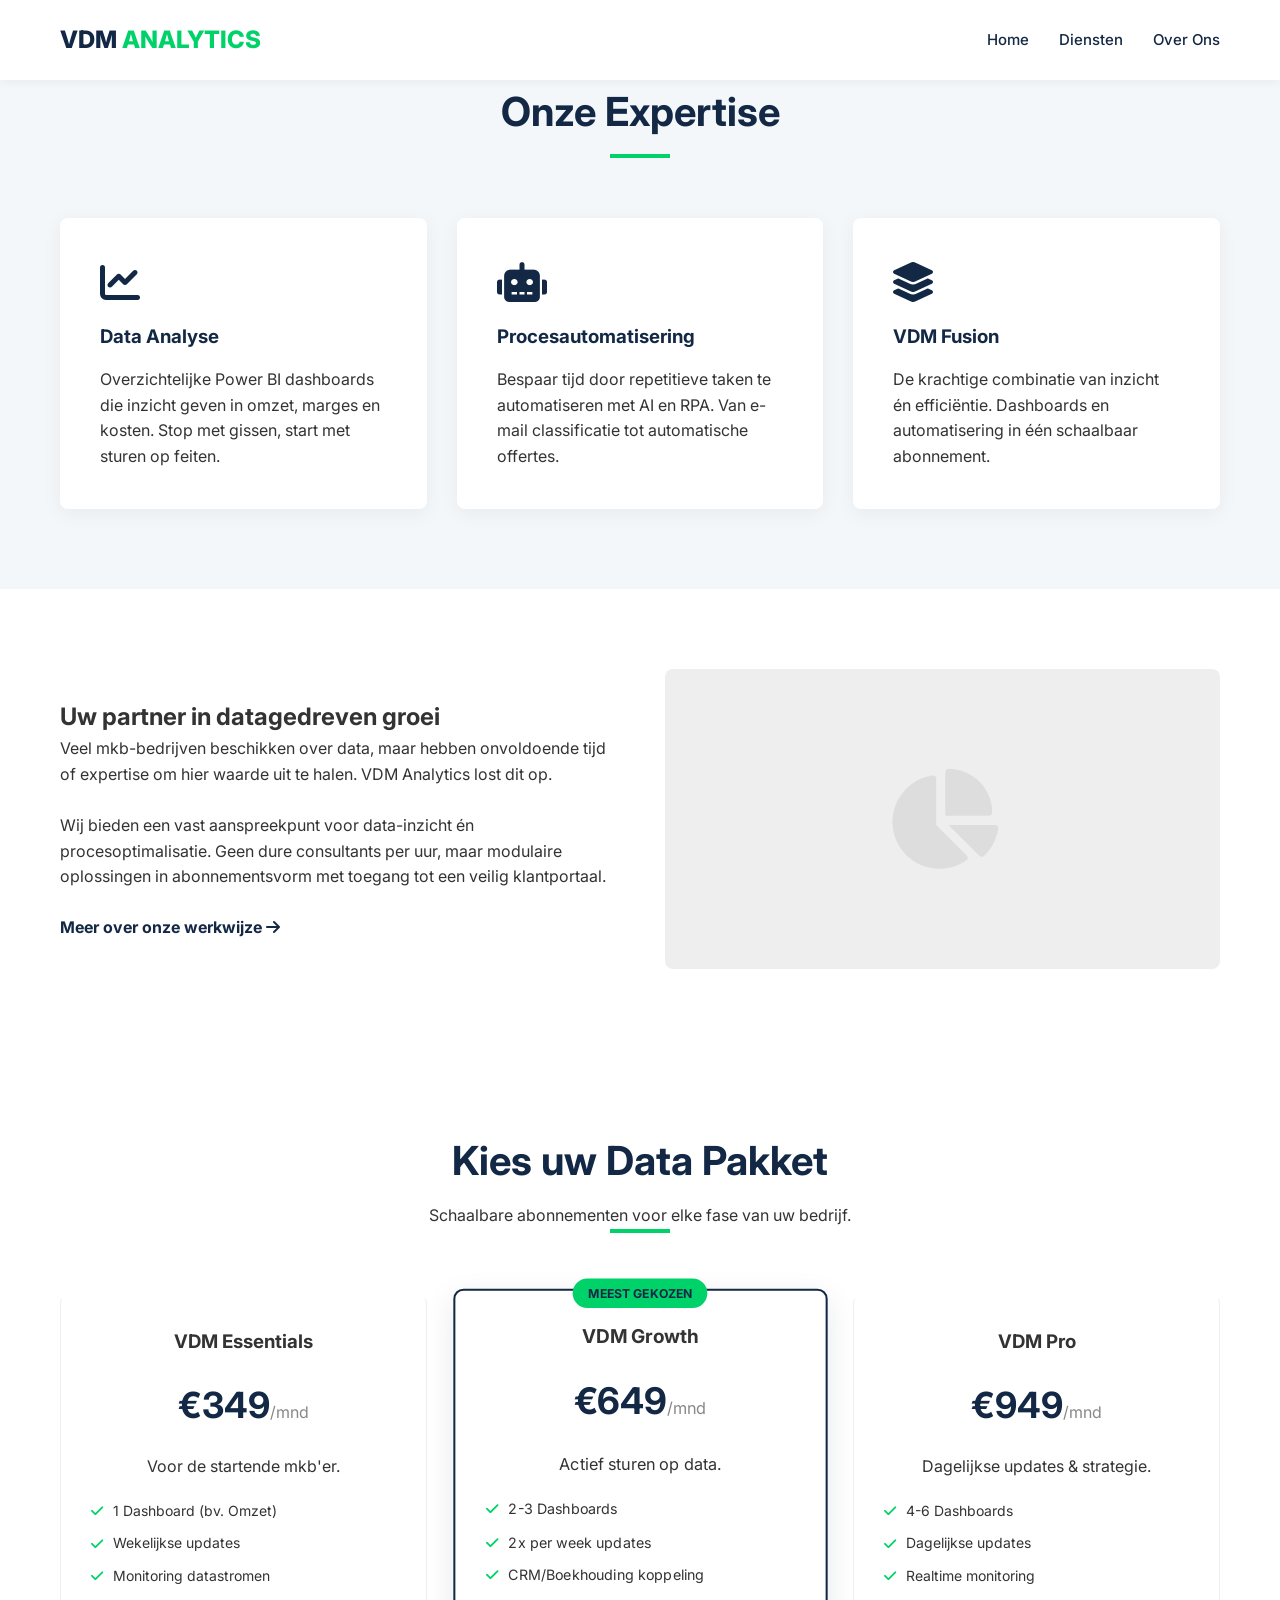
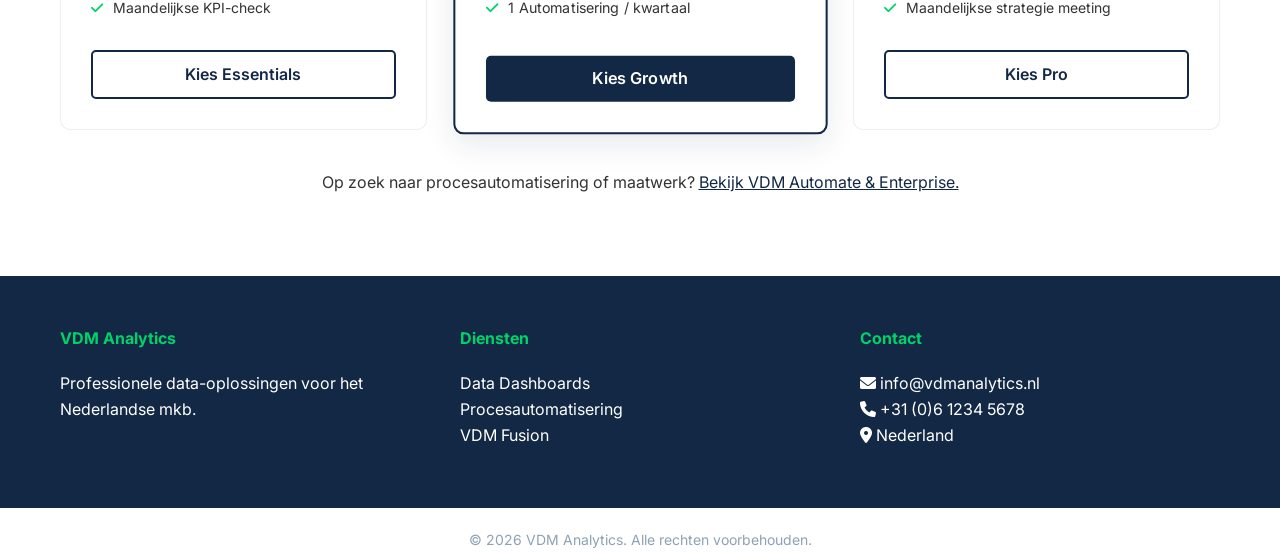
==== html/index.html @ 62de0578 "First small version of site" ====
<!DOCTYPE html>
<html lang="nl">
<head>
    <meta charset="UTF-8">
    <title>VDM Analytics | Home</title>
    <link href="https://fonts.googleapis.com/css2?family=Inter:wght@300;400;600;700&display=swap" rel="stylesheet">
    <link rel="stylesheet" href="https://cdnjs.cloudflare.com/ajax/libs/font-awesome/6.0.0/css/all.min.css">
    <link rel="stylesheet" href="../css/main.css">
</head>
<body>
    <header>
        <div class="container">
            <nav>
                <a href="index.html" class="logo">
                VDM<span>ANALYTICS</span>
                </a>
                <ul class="nav-links">
                    <li><a href="index.html">Home</a></li>
                    <li><a href="#diensten">Diensten</a></li>
                    <li><a href="over-ons.html">Over Ons</a></li>
                </ul>
                <div class="hamburger"><i class="fas fa-bars"></i></div>
            </nav>
        </div>
    </header>

    <main>
        <section id="diensten" class="services">
            <div class="container">
                <div class="section-header">
                    <h2>Onze Expertise</h2>
                    <div class="divider"></div>
                </div>
                <div class="grid-3">
                    <div class="card">
                        <i class="fas fa-chart-line"></i>
                        <h3>Data Analyse</h3>
                        <p>Overzichtelijke Power BI dashboards die inzicht geven in omzet, marges en kosten. Stop met gissen, start met sturen op feiten.</p>
                    </div>
                    <div class="card">
                        <i class="fas fa-robot"></i>
                        <h3>Procesautomatisering</h3>
                        <p>Bespaar tijd door repetitieve taken te automatiseren met AI en RPA. Van e-mail classificatie tot automatische offertes.</p>
                    </div>
                    <div class="card">
                        <i class="fas fa-layer-group"></i>
                        <h3>VDM Fusion</h3>
                        <p>De krachtige combinatie van inzicht én efficiëntie. Dashboards en automatisering in één schaalbaar abonnement.</p>
                    </div>
                </div>
            </div>
        </section>

        <section id="over-ons" class="about">
            <div class="container">
                <div class="about-content">
                    <div class="about-text">
                        <h2>Uw partner in datagedreven groei</h2>
                        <p>Veel mkb-bedrijven beschikken over data, maar hebben onvoldoende tijd of expertise om hier waarde uit te halen. VDM Analytics lost dit op.</p>
                        <br>
                        <p>Wij bieden een vast aanspreekpunt voor data-inzicht én procesoptimalisatie. Geen dure consultants per uur, maar modulaire oplossingen in abonnementsvorm met toegang tot een veilig klantportaal.</p>
                        <br>
                        <a href="#contact" class="link-arrow">Meer over onze werkwijze <i class="fas fa-arrow-right"></i></a>
                    </div>
                    <div class="about-image">
                        <i class="fas fa-chart-pie"></i>
                    </div>
                </div>
            </div>
        </section>

        <section id="prijzen" class="pricing">
            <div class="container">
                <div class="section-header">
                    <h2>Kies uw Data Pakket</h2>
                    <p>Schaalbare abonnementen voor elke fase van uw bedrijf.</p>
                    <div class="divider"></div>
                </div>
                
                <div class="grid-3">
                    <div class="price-card">
                        <h3 >VDM Essentials</h3>
                        <div class="price">€349<span>/mnd</span></div>
                        <p>Voor de startende mkb'er.</p>
                        <ul class="features-list">
                            <li><i class="fas fa-check"></i> 1 Dashboard (bv. Omzet)</li>
                            <li><i class="fas fa-check"></i> Wekelijkse updates</li>
                            <li><i class="fas fa-check"></i> Monitoring datastromen</li>
                            <li><i class="fas fa-check"></i> Maandelijkse KPI-check</li>
                        </ul>
                        <a href="#contact" class="btn-outline">Kies Essentials</a>
                    </div>

                    <div class="price-card popular">
                        <div class="tag">MEEST GEKOZEN</div>
                        <h3>VDM Growth</h3>
                        <div class="price">€649<span>/mnd</span></div>
                        <p>Actief sturen op data.</p>
                        <ul class="features-list">
                            <li><i class="fas fa-check"></i> 2-3 Dashboards</li>
                            <li><i class="fas fa-check"></i> 2x per week updates</li>
                            <li><i class="fas fa-check"></i> CRM/Boekhouding koppeling</li>
                            <li><i class="fas fa-check"></i> 1 Automatisering / kwartaal</li>
                        </ul>
                        <a href="#contact" class="btn-cta">Kies Growth</a>
                    </div>

                    <div class="price-card">
                        <h3>VDM Pro</h3>
                        <div class="price">€949<span>/mnd</span></div>
                        <p>Dagelijkse updates & strategie.</p>
                        <ul class="features-list">
                            <li><i class="fas fa-check"></i> 4-6 Dashboards</li>
                            <li><i class="fas fa-check"></i> Dagelijkse updates</li>
                            <li><i class="fas fa-check"></i> Realtime monitoring</li>
                            <li><i class="fas fa-check"></i> Maandelijkse strategie meeting</li>
                        </ul>
                        <a href="#contact" class="btn-outline">Kies Pro</a>
                    </div>
                </div>
                <div class="pricing-footer">
                    <p>Op zoek naar procesautomatisering of maatwerk? <a href="#contact">Bekijk VDM Automate & Enterprise.</a></p>
                </div>
            </div>
        </section>

        <footer id="contact">
            <div class="container">
                <div class="footer-grid">
                    <div class="footer-col">
                        <h4>VDM Analytics</h4>
                        <p>Professionele data-oplossingen voor het Nederlandse mkb.</p>
                    </div>
                    <div class="footer-col">
                        <h4>Diensten</h4>
                        <ul>
                            <li><a href="#">Data Dashboards</a></li>
                            <li><a href="#">Procesautomatisering</a></li>
                            <li><a href="#">VDM Fusion</a></li>
                        </ul>
                    </div>
                    <div class="footer-col">
                        <h4>Contact</h4>
                        <ul>
                            <li><i class="fas fa-envelope"></i> info@vdmanalytics.nl</li>
                            <li><i class="fas fa-phone"></i> +31 (0)6 1234 5678</li>
                            <li><i class="fas fa-map-marker-alt"></i> Nederland</li>
                        </ul>
                    </div>
                </div>
            </main>
        <div class="footer-bottom">
            &copy; 2026 VDM Analytics. Alle rechten voorbehouden.
            </div>
        </div>
    </footer>

    <script src="../JS/navbar.js"></script>
</body>
</html>
---- css/main.css ----
:root {
    --primary-blue: #132845;
    --accent-green: #00D26A;
    --light-bg: #f4f7f9;
    --white: #ffffff;
    --text-color: #333333;
    --text-light: #8da2b5;
}

* {
    margin: 0;
    padding: 0;
    box-sizing: border-box;
}

body {
    font-family: 'Inter', sans-serif;
    color: var(--text-color);
    line-height: 1.6;
    background-color: var(--white);
}

a { text-decoration: none; color: inherit; transition: 0.3s; }
ul { list-style: none; }

header {
    background-color: var(--white);
    box-shadow: 0 2px 10px rgba(0,0,0,0.05);
    position: fixed;
    width: 100%;
    top: 0;
    z-index: 1000;
}

.container {
    max-width: 1200px;
    margin: 0 auto;
    padding: 0 20px;
}

nav {
    display: flex;
    justify-content: space-between;
    align-items: center;
    height: 80px;
}

.logo {
    font-size: 24px;
    font-weight: 800;
    color: var(--primary-blue);
    display: flex;
    align-items: center;
    gap: 5px;
    text-decoration: none;
    cursor: pointer;
}

.logo:hover {
    opacity: 0.8;
}

.logo span { color: var(--accent-green); }
.logo img { height: 40px; margin-right: 10px; } 

.nav-links {
    display: flex;
    gap: 30px;
}

.nav-links a {
    font-weight: 500;
    font-size: 15px;
    color: var(--primary-blue);
}

.nav-links a:hover { color: var(--accent-green); }

.btn-cta {
    background-color: var(--primary-blue);
    color: var(--white) !important;
    padding: 10px 25px;
    border-radius: 5px;
    font-weight: 600;
}

.btn-cta:hover {
    background-color: var(--accent-green);
    color: var(--primary-blue) !important;
}

.hero {
    padding: 160px 0 100px;
    background: linear-gradient(135deg, var(--primary-blue) 0%, #0a1525 100%);
    color: var(--white);
    text-align: center;
}

.hero h1 {
    font-size: 3rem;
    margin-bottom: 20px;
    line-height: 1.2;
}

.hero p {
    font-size: 1.2rem;
    color: #d0dbe6;
    max-width: 700px;
    margin: 0 auto 40px;
}

.hero-buttons {
    display: flex;
    gap: 20px;
    justify-content: center;
}

.btn-outline {
    border: 2px solid var(--accent-green);
    color: var(--accent-green); /* Standaard tekstkleur groen voor betere leesbaarheid op donker */
    padding: 10px 25px;
    border-radius: 5px;
    font-weight: 600;
}

/* Specifiek voor knoppen op witte achtergrond (pricing) */
.price-card .btn-outline {
    color: var(--primary-blue);
    border-color: var(--primary-blue);
}

.btn-outline:hover, 
.price-card .btn-outline:hover {
    background-color: var(--accent-green);
    color: var(--primary-blue);
    border-color: var(--accent-green);
}

.services {
    padding: 80px 0;
    background-color: var(--light-bg);
}

.section-header {
    text-align: center;
    margin-bottom: 60px;
}

.section-header h2 {
    color: var(--primary-blue);
    font-size: 2.5rem;
    margin-bottom: 10px;
}

.section-header .divider {
    height: 4px;
    width: 60px;
    background-color: var(--accent-green);
    margin: 0 auto;
}

.grid-3 {
    display: grid;
    grid-template-columns: repeat(auto-fit, minmax(300px, 1fr));
    gap: 30px;
}

.card {
    background: var(--white);
    padding: 40px;
    border-radius: 8px;
    box-shadow: 0 5px 20px rgba(0,0,0,0.05);
    transition: transform 0.3s;
    border-top: 4px solid transparent;
}

.card:hover {
    transform: translateY(-5px);
    border-top: 4px solid var(--accent-green);
}

.card i {
    font-size: 40px;
    color: var(--primary-blue);
    margin-bottom: 20px;
}

.card h3 { margin-bottom: 15px; color: var(--primary-blue); }

.about {
    padding: 80px 0;
}
.about-content {
    display: flex;
    align-items: center;
    gap: 50px;
    flex-wrap: wrap;
}
.about-text { flex: 1; }
.about-image { 
    flex: 1; 
    background-color: #eee; 
    height: 300px; 
    border-radius: 8px;
    display: flex;
    align-items: center;
    justify-content: center;
    color: #aaa;
}
.about-image i { font-size: 100px; color: #ddd; }
.link-arrow { color: var(--primary-blue); font-weight: 700; }

.pricing {
    padding: 80px 0;
    background-color: var(--white);
}

.price-card {
    background: var(--white);
    border: 1px solid #eee;
    border-radius: 10px;
    padding: 30px;
    text-align: center;
    position: relative;
    display: flex;
    flex-direction: column;
}

.price-card.popular {
    border: 2px solid var(--primary-blue);
    box-shadow: 0 10px 30px rgba(19, 40, 69, 0.1);
}

.tag {
    background-color: var(--accent-green);
    color: var(--primary-blue);
    padding: 5px 15px;
    font-size: 12px;
    font-weight: bold;
    border-radius: 20px;
    position: absolute;
    top: -12px;
    left: 50%;
    transform: translateX(-50%);
}

.price {
    font-size: 36px;
    color: var(--primary-blue);
    font-weight: 700;
    margin: 20px 0;
}
.price span { font-size: 16px; color: #888; font-weight: 400; }

.features-list {
    text-align: left;
    margin: 20px 0;
    font-size: 14px;
    flex-grow: 1;
}

.features-list li {
    margin-bottom: 10px;
    display: flex;
    align-items: center;
    gap: 10px;
}

.features-list i { color: var(--accent-green); }

.pricing-footer {
    text-align: center; 
    margin-top: 40px;
}
.pricing-footer a {
    text-decoration: underline; 
    color: var(--primary-blue);
}

footer {
    background-color: var(--primary-blue);
    color: var(--white);
    padding: 50px 0 20px;
}

.footer-grid {
    display: grid;
    grid-template-columns: repeat(auto-fit, minmax(200px, 1fr));
    gap: 40px;
    margin-bottom: 40px;
}

.footer-col h4 {
    color: var(--accent-green);
    margin-bottom: 20px;
}

.footer-bottom {
    border-top: 1px solid rgba(255,255,255,0.1);
    padding-top: 20px;
    text-align: center;
    font-size: 14px;
    color: #8da2b5;
}


.hamburger { 
    display: none; 
    cursor: pointer; 
    color: var(--primary-blue); 
    font-size: 24px; 
    z-index: 1001;
}

@media (max-width: 768px) {
    .nav-links { 
        display: none; 
    }
    
    .nav-links.active {
        display: flex;
        flex-direction: column;
        align-items: center;
        gap: 25px;
        position: fixed;
        top: 80px;
        left: 0;
        width: 100%;
        height: auto;
        background: var(--white);
        padding: 20px 0;
        box-shadow: 0 5px 10px rgba(0,0,0,0.1);
        z-index: 1000;
    }

    .hamburger { 
        display: block; 
        position: relative;
    }
    
    .hero h1 { font-size: 2rem; }
    .about-content { flex-direction: column; }
}

.price-card {
    background: var(--white);
    border: 1px solid #eee;
    border-radius: 10px;
    padding: 30px;
    text-align: center;
    position: relative;
    display: flex;
    flex-direction: column;
    transition: transform 0.3s ease, box-shadow 0.3s ease, border-color 0.3s ease;
    border-top: 4px solid transparent;
}

.price-card:hover {
    transform: translateY(-10px);
    box-shadow: 0 15px 35px rgba(0, 0, 0, 0.1);
    border-top: 4px solid var(--accent-green);
}

.price-card.popular {
    border: 2px solid var(--primary-blue);
    transform: scale(1.02);
}

.price-card.popular:hover {
    transform: translateY(-10px) scale(1.02);
}

.hero-about {
    padding: 160px 0 100px;
    background: linear-gradient(135deg, var(--primary-blue) 0%, #0a1525 100%);
    color: var(--white);
    text-align: center;
}

.hero-about h1 {
    font-size: 3rem;
    margin-bottom: 20px;
    line-height: 1.2;
}

.hero-about p {
    font-size: 1.2rem;
    color: #d0dbe6;
    max-width: 700px;
    margin: 0 auto;
}

.team {
    padding: 80px 0;
    background-color: var(--light-bg);
}

.team-grid {
    display: grid;
    grid-template-columns: repeat(auto-fit, minmax(350px, 1fr));
    gap: 40px;
}

.team-member {
    background: var(--white);
    padding: 40px;
    border-radius: 10px;
    box-shadow: 0 5px 20px rgba(0,0,0,0.05);
    text-align: center;
    transition: transform 0.3s, box-shadow 0.3s;
}

.team-member:hover {
    transform: translateY(-10px);
    box-shadow: 0 15px 40px rgba(0,0,0,0.1);
}

.member-image {
    margin-bottom: 20px;
}

.member-image i {
    font-size: 120px;
    color: var(--primary-blue);
}

.team-member h3 {
    color: var(--primary-blue);
    font-size: 1.5rem;
    margin-bottom: 10px;
}

.team-member .role {
    color: var(--accent-green);
    font-weight: 600;
    margin-bottom: 10px;
    font-size: 14px;
}

.team-member .skills {
    color: var(--primary-blue);
    font-weight: 700;
    margin-left: 6px;
    font-size: 14px;
}

.team-member .bio {
    color: var(--text-light);
    line-height: 1.8;
    margin-bottom: 25px;
    font-size: 14px;
}

.social-link {
    display: inline-block;
    background-color: var(--primary-blue);
    color: var(--white);
    padding: 10px 20px;
    border-radius: 5px;
    font-weight: 600;
    transition: background-color 0.3s;
}

.social-link:hover {
    background-color: var(--accent-green);
    color: var(--primary-blue);
}

.social-link i {
    margin-right: 8px;
}

.mission {
    padding: 80px 0;
    background: var(--white);
}

.mission-content {
    max-width: 800px;
    margin: 0 auto;
}

.mission-content h2 {
    color: var(--primary-blue);
    font-size: 2.5rem;
    margin-bottom: 30px;
    text-align: center;
}

.mission-content p {
    color: var(--text-color);
    font-size: 1rem;
    line-height: 1.8;
    margin-bottom: 20px;
    text-align: justify;
}

.team-photo {
    width: 200px;
    height: 200px;
    border-radius: 50%;
    object-fit: cover;
}

@media (max-width: 768px) {
    .hero-about h1 {
        font-size: 2rem;
    }

    .team-grid {
        grid-template-columns: 1fr;
    }

    .mission-content p {
        text-align: left;
    }
}
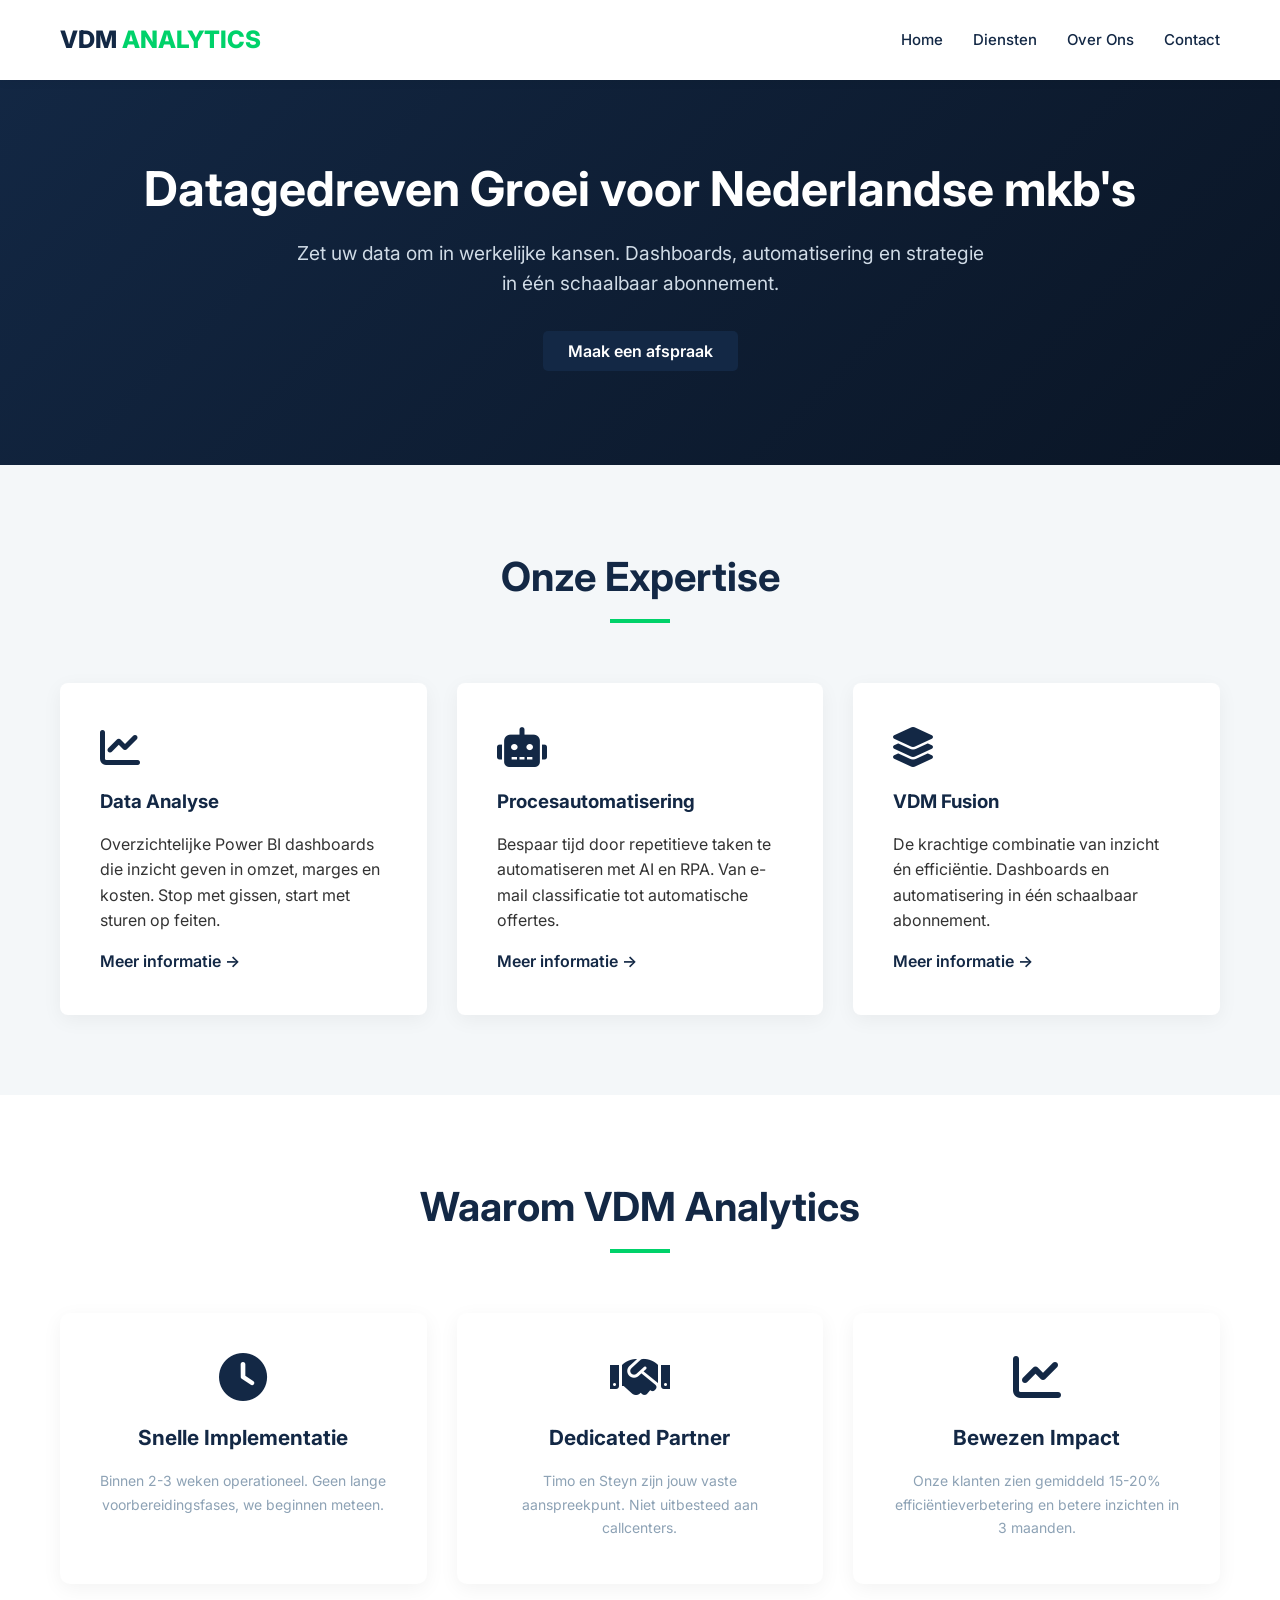
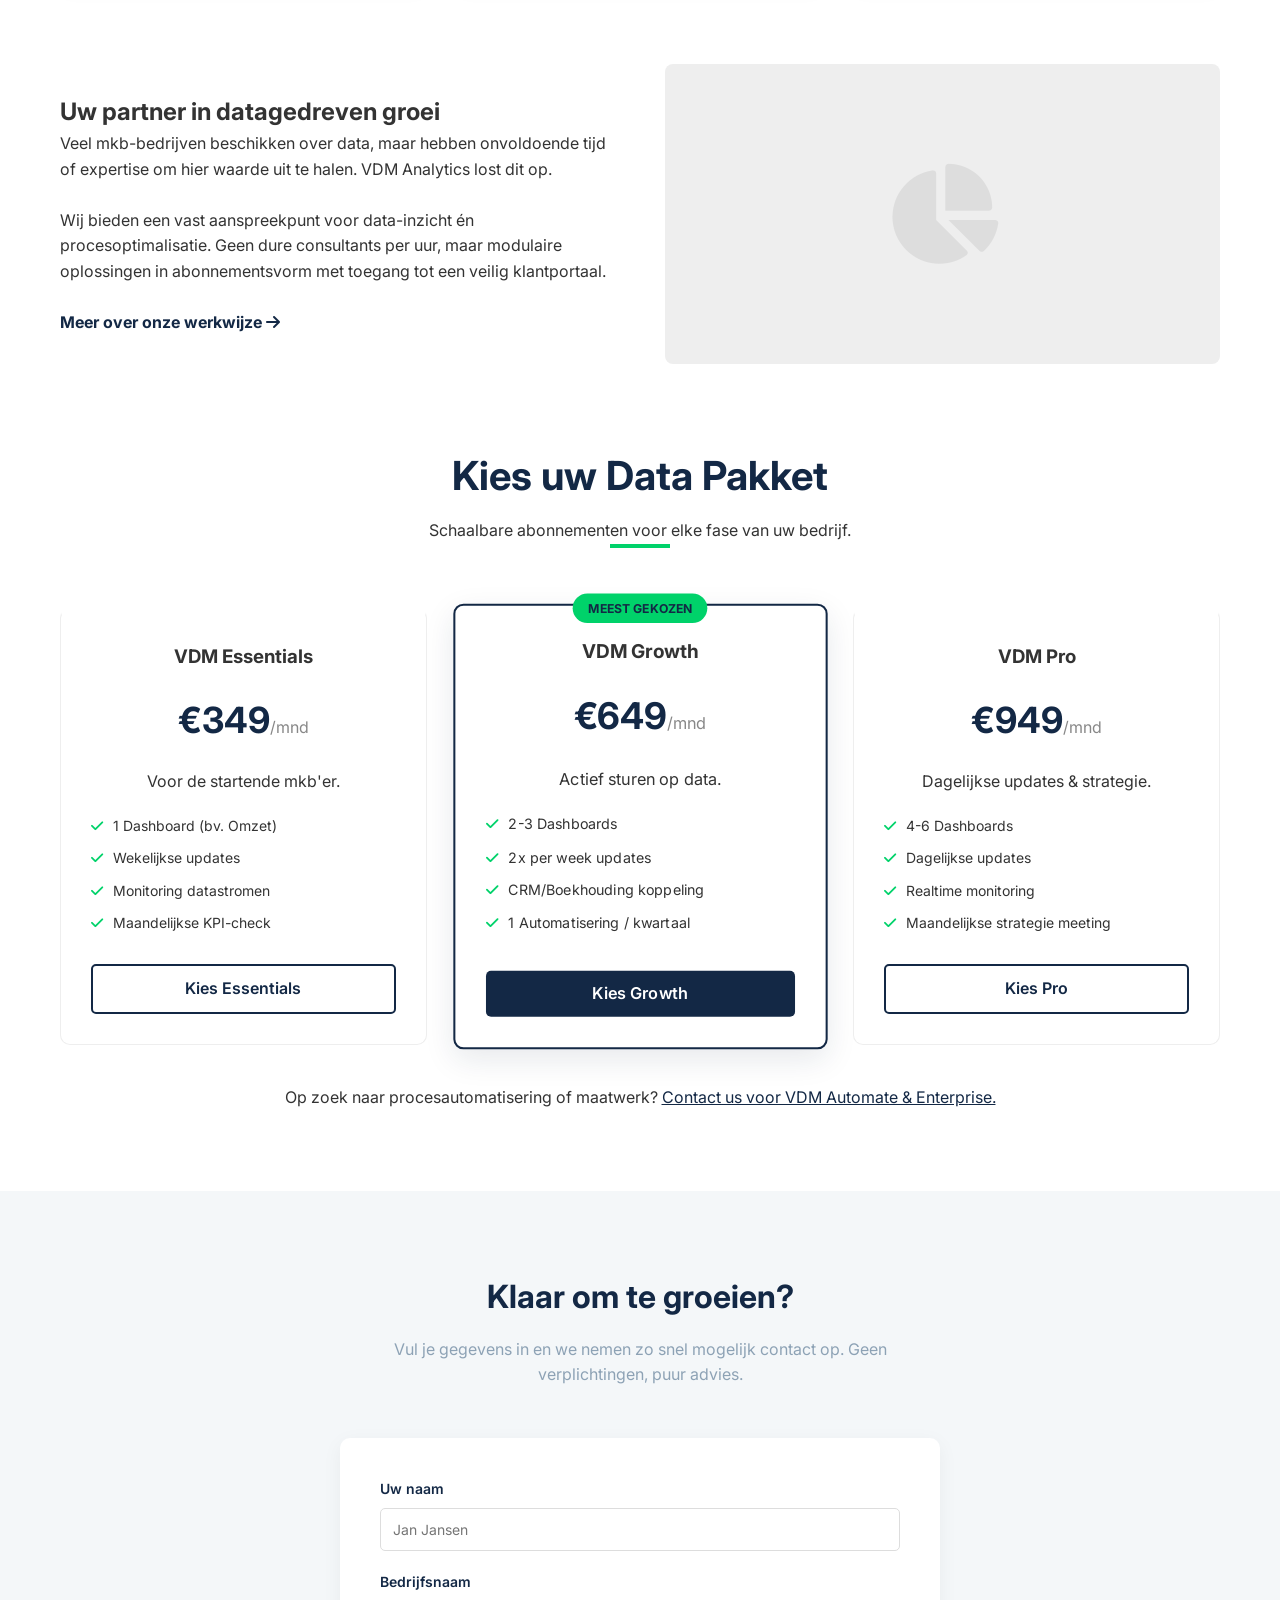
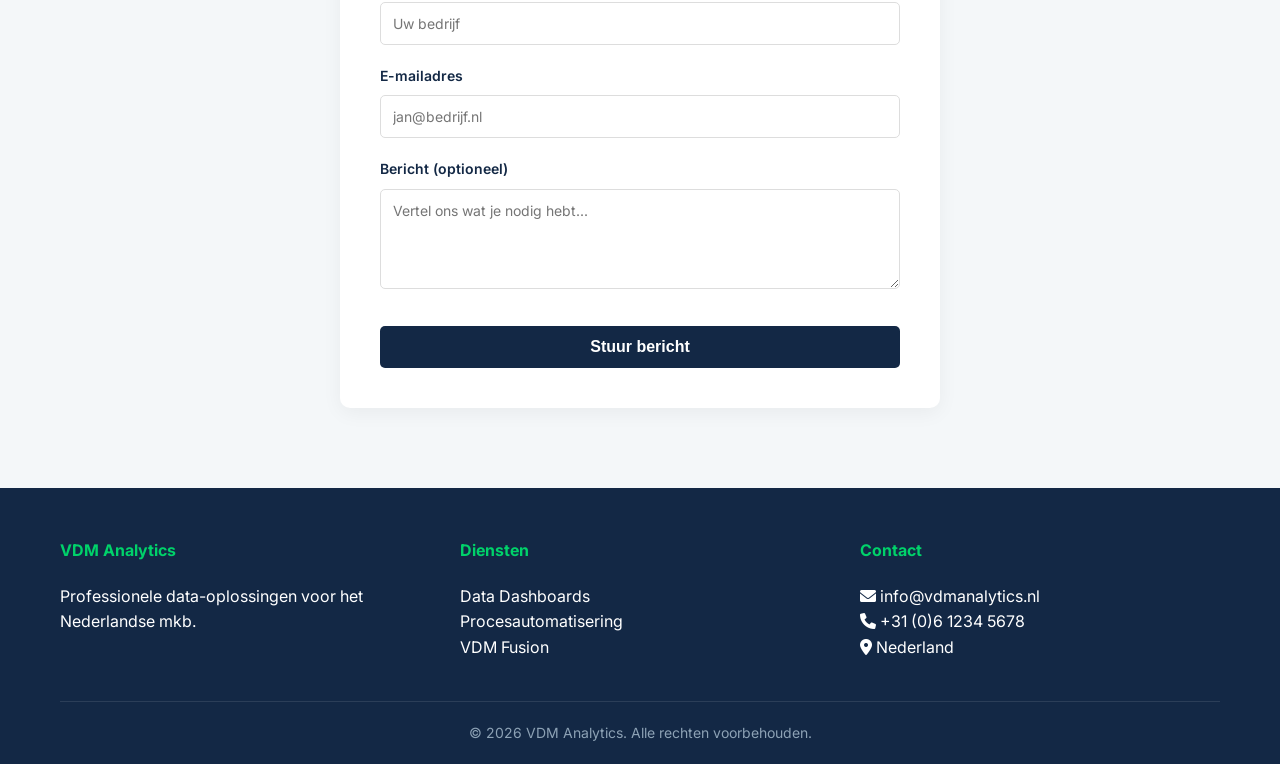
==== commit 33b70c20: "Extra info proces automatisering" ====
--- a/html/index.html
+++ b/html/index.html
@@ -18,6 +18,7 @@
                     <li><a href="index.html">Home</a></li>
                     <li><a href="#diensten">Diensten</a></li>
                     <li><a href="over-ons.html">Over Ons</a></li>
+                    <li><a href="#contact">Contact</a></li>
                 </ul>
                 <div class="hamburger"><i class="fas fa-bars"></i></div>
             </nav>
@@ -25,6 +26,14 @@
     </header>
 
     <main>
+        <section class="hero">
+            <div class="container">
+                <h1>Datagedreven Groei voor Nederlandse mkb's</h1>
+                <p>Zet uw data om in werkelijke kansen. Dashboards, automatisering en strategie in één schaalbaar abonnement.</p>
+                <a href="#contact" class="btn-cta">Maak een afspraak</a>
+            </div>
+        </section>
+
         <section id="diensten" class="services">
             <div class="container">
                 <div class="section-header">
@@ -36,16 +45,45 @@
                         <i class="fas fa-chart-line"></i>
                         <h3>Data Analyse</h3>
                         <p>Overzichtelijke Power BI dashboards die inzicht geven in omzet, marges en kosten. Stop met gissen, start met sturen op feiten.</p>
+                        <a href="data-analyse.html" class="btn-link">Meer informatie →</a>
                     </div>
                     <div class="card">
                         <i class="fas fa-robot"></i>
                         <h3>Procesautomatisering</h3>
                         <p>Bespaar tijd door repetitieve taken te automatiseren met AI en RPA. Van e-mail classificatie tot automatische offertes.</p>
+                        <a href="procesautomatisering.html" class="btn-link">Meer informatie →</a>
                     </div>
                     <div class="card">
                         <i class="fas fa-layer-group"></i>
                         <h3>VDM Fusion</h3>
                         <p>De krachtige combinatie van inzicht én efficiëntie. Dashboards en automatisering in één schaalbaar abonnement.</p>
+                        <a href="vdm-fusion.html" class="btn-link">Meer informatie →</a>
+                    </div>
+                </div>
+            </div>
+        </section>
+
+        <section class="why-us">
+            <div class="container">
+                <div class="section-header">
+                    <h2>Waarom VDM Analytics</h2>
+                    <div class="divider"></div>
+                </div>
+                <div class="grid-3">
+                    <div class="benefit-card">
+                        <i class="fas fa-clock"></i>
+                        <h3>Snelle Implementatie</h3>
+                        <p>Binnen 2-3 weken operationeel. Geen lange voorbereidingsfases, we beginnen meteen.</p>
+                    </div>
+                    <div class="benefit-card">
+                        <i class="fas fa-handshake"></i>
+                        <h3>Dedicated Partner</h3>
+                        <p>Timo en Steyn zijn jouw vaste aanspreekpunt. Niet uitbesteed aan callcenters.</p>
+                    </div>
+                    <div class="benefit-card">
+                        <i class="fas fa-chart-line"></i>
+                        <h3>Bewezen Impact</h3>
+                        <p>Onze klanten zien gemiddeld 15-20% efficiëntieverbetering en betere inzichten in 3 maanden.</p>
                     </div>
                 </div>
             </div>
@@ -119,7 +157,37 @@
                     </div>
                 </div>
                 <div class="pricing-footer">
-                    <p>Op zoek naar procesautomatisering of maatwerk? <a href="#contact">Bekijk VDM Automate & Enterprise.</a></p>
+                    <p>Op zoek naar procesautomatisering of maatwerk? <a href="#contact">Contact us voor VDM Automate & Enterprise.</a></p>
+                </div>
+            </div>
+        </section>
+
+        <section id="contact" class="contact-section">
+            <div class="container">
+                <div class="contact-wrapper">
+                    <div class="contact-text">
+                        <h2>Klaar om te groeien?</h2>
+                        <p>Vul je gegevens in en we nemen zo snel mogelijk contact op. Geen verplichtingen, puur advies.</p>
+                    </div>
+                    <form class="contact-form" action="https://formspree.io/f/YOUR_FORM_ID" method="POST">
+                        <div class="form-group">
+                            <label for="name">Uw naam</label>
+                            <input type="text" id="name" name="name" placeholder="Jan Jansen" required>
+                        </div>
+                        <div class="form-group">
+                            <label for="company">Bedrijfsnaam</label>
+                            <input type="text" id="company" name="company" placeholder="Uw bedrijf" required>
+                        </div>
+                        <div class="form-group">
+                            <label for="email">E-mailadres</label>
+                            <input type="email" id="email" name="email" placeholder="jan@bedrijf.nl" required>
+                        </div>
+                        <div class="form-group">
+                            <label for="message">Bericht (optioneel)</label>
+                            <textarea id="message" name="message" placeholder="Vertel ons wat je nodig hebt..." rows="4"></textarea>
+                        </div>
+                        <button type="submit" class="btn-cta">Stuur bericht</button>
+                    </form>
                 </div>
             </div>
         </section>
@@ -148,13 +216,11 @@
                         </ul>
                     </div>
                 </div>
-            </main>
-        <div class="footer-bottom">
-            &copy; 2026 VDM Analytics. Alle rechten voorbehouden.
-            </div>
-        </div>
-    </footer>
-
+            <div class="footer-bottom">
+                &copy; 2026 VDM Analytics. Alle rechten voorbehouden.
+            </div>
+        </footer>
+    </main>
     <script src="../JS/navbar.js"></script>
 </body>
 </html>
--- a/css/main.css
+++ b/css/main.css
@@ -30,6 +30,7 @@
     width: 100%;
     top: 0;
     z-index: 1000;
+    overflow: visible;
 }
 
 .container {
@@ -187,9 +188,18 @@
 
 .card h3 { margin-bottom: 15px; color: var(--primary-blue); }
 
-.about {
-    padding: 80px 0;
-}
+.btn-link {
+    display: inline-block;
+    color: var(--primary-blue);
+    font-weight: 600;
+    margin-top: 15px;
+    transition: color 0.3s;
+}
+
+.btn-link:hover {
+    color: var(--accent-green);
+}
+
 .about-content {
     display: flex;
     align-items: center;
@@ -322,15 +332,22 @@
         flex-direction: column;
         align-items: center;
         gap: 25px;
-        position: fixed;
+        position: absolute;
         top: 80px;
         left: 0;
         width: 100%;
-        height: auto;
         background: var(--white);
         padding: 20px 0;
         box-shadow: 0 5px 10px rgba(0,0,0,0.1);
-        z-index: 1000;
+        z-index: 1001;
+    }
+
+    main {
+        transition: padding-top 0.3s ease;
+    }
+
+    main.menu-open {
+        padding-top: 280px;
     }
 
     .hamburger { 
@@ -514,4 +531,414 @@
     .mission-content p {
         text-align: left;
     }
+}
+
+/* Why Us Section */
+.why-us {
+    padding: 80px 0;
+    background-color: var(--white);
+}
+
+.benefit-card {
+    background: var(--white);
+    padding: 40px;
+    border-radius: 10px;
+    box-shadow: 0 5px 20px rgba(0,0,0,0.05);
+    text-align: center;
+    transition: transform 0.3s, box-shadow 0.3s;
+    border-bottom: 4px solid transparent;
+}
+
+.benefit-card:hover {
+    transform: translateY(-8px);
+    box-shadow: 0 15px 40px rgba(0,0,0,0.1);
+    border-bottom: 4px solid var(--accent-green);
+}
+
+.benefit-card i {
+    font-size: 48px;
+    color: var(--primary-blue);
+    margin-bottom: 20px;
+}
+
+.benefit-card h3 {
+    color: var(--primary-blue);
+    margin-bottom: 15px;
+    font-size: 1.3rem;
+}
+
+.benefit-card p {
+    color: var(--text-light);
+    font-size: 14px;
+    line-height: 1.7;
+}
+
+/* Contact Section */
+.contact-section {
+    padding: 80px 0;
+    background-color: var(--light-bg);
+}
+
+.contact-wrapper {
+    max-width: 600px;
+    margin: 0 auto;
+}
+
+.contact-text {
+    text-align: center;
+    margin-bottom: 50px;
+}
+
+.contact-text h2 {
+    color: var(--primary-blue);
+    font-size: 2rem;
+    margin-bottom: 15px;
+}
+
+.contact-text p {
+    color: var(--text-light);
+    font-size: 1rem;
+}
+
+.contact-form {
+    background: var(--white);
+    padding: 40px;
+    border-radius: 10px;
+    box-shadow: 0 5px 20px rgba(0,0,0,0.05);
+}
+
+.form-group {
+    margin-bottom: 20px;
+}
+
+.form-group label {
+    display: block;
+    color: var(--primary-blue);
+    font-weight: 600;
+    margin-bottom: 8px;
+    font-size: 14px;
+}
+
+.form-group input,
+.form-group textarea {
+    width: 100%;
+    padding: 12px;
+    border: 1px solid #ddd;
+    border-radius: 5px;
+    font-family: 'Inter', sans-serif;
+    font-size: 14px;
+    transition: border-color 0.3s;
+    color: var(--text-color);
+}
+
+.form-group input:focus,
+.form-group textarea:focus {
+    outline: none;
+    border-color: var(--accent-green);
+    box-shadow: 0 0 5px rgba(0, 210, 106, 0.2);
+}
+
+.form-group textarea {
+    resize: vertical;
+    min-height: 100px;
+}
+
+.contact-form .btn-cta {
+    width: 100%;
+    padding: 12px;
+    border: none;
+    cursor: pointer;
+    font-size: 16px;
+    margin-top: 10px;
+}
+
+.contact-form .btn-cta:hover {
+    transform: translateY(-2px);
+    box-shadow: 0 5px 15px rgba(19, 40, 69, 0.3);
+}
+
+/* Service Page Styles */
+.hero-service {
+    padding: 160px 0 100px;
+    background: linear-gradient(135deg, var(--primary-blue) 0%, #0a1525 100%);
+    color: var(--white);
+    text-align: center;
+}
+
+.hero-service h1 {
+    font-size: 3rem;
+    margin-bottom: 20px;
+    line-height: 1.2;
+}
+
+.hero-service p {
+    font-size: 1.2rem;
+    color: #d0dbe6;
+    max-width: 700px;
+    margin: 0 auto 40px;
+}
+
+.service-intro {
+    padding: 80px 0;
+    background-color: var(--white);
+}
+
+.intro-content {
+    max-width: 800px;
+    margin: 0 auto;
+}
+
+.intro-content h2 {
+    color: var(--primary-blue);
+    font-size: 2.2rem;
+    margin-bottom: 30px;
+}
+
+.intro-content p {
+    color: var(--text-color);
+    font-size: 1.1rem;
+    margin-bottom: 30px;
+    line-height: 1.8;
+}
+
+.feature-list {
+    list-style: none;
+    margin-bottom: 20px;
+}
+
+.feature-list li {
+    display: flex;
+    align-items: center;
+    gap: 15px;
+    margin-bottom: 15px;
+    font-size: 1rem;
+    color: var(--text-color);
+}
+
+.feature-list i {
+    color: var(--accent-green);
+    font-size: 1.3rem;
+}
+
+.service-benefits {
+    padding: 80px 0;
+    background-color: var(--light-bg);
+}
+
+.service-use-cases {
+    padding: 80px 0;
+    background-color: var(--white);
+}
+
+.use-cases-grid {
+    display: grid;
+    grid-template-columns: repeat(auto-fit, minmax(300px, 1fr));
+    gap: 30px;
+}
+
+.use-case-card {
+    background: var(--white);
+    padding: 30px;
+    border-radius: 10px;
+    box-shadow: 0 5px 20px rgba(0,0,0,0.05);
+    text-align: center;
+    transition: transform 0.3s, box-shadow 0.3s;
+    border-top: 4px solid var(--accent-green);
+}
+
+.use-case-card:hover {
+    transform: translateY(-8px);
+    box-shadow: 0 15px 40px rgba(0,0,0,0.1);
+}
+
+.use-case-card i {
+    font-size: 48px;
+    color: var(--primary-blue);
+    margin-bottom: 20px;
+}
+
+.use-case-card h3 {
+    color: var(--primary-blue);
+    margin-bottom: 15px;
+    font-size: 1.2rem;
+}
+
+.use-case-card p {
+    color: var(--text-light);
+    font-size: 14px;
+    line-height: 1.7;
+}
+
+.service-process {
+    padding: 80px 0;
+    background-color: var(--light-bg);
+}
+
+.process-steps {
+    display: grid;
+    grid-template-columns: repeat(auto-fit, minmax(250px, 1fr));
+    gap: 40px;
+    margin-top: 40px;
+}
+
+.step {
+    position: relative;
+    text-align: center;
+}
+
+.step-number {
+    display: inline-flex;
+    align-items: center;
+    justify-content: center;
+    width: 60px;
+    height: 60px;
+    border-radius: 50%;
+    background-color: var(--accent-green);
+    color: var(--primary-blue);
+    font-size: 1.8rem;
+    font-weight: bold;
+    margin-bottom: 20px;
+}
+
+.step h3 {
+    color: var(--primary-blue);
+    margin-bottom: 15px;
+    font-size: 1.3rem;
+}
+
+.step p {
+    color: var(--text-light);
+    font-size: 14px;
+    line-height: 1.7;
+}
+
+.service-roi {
+    padding: 80px 0;
+    background-color: var(--white);
+}
+
+.roi-example {
+    display: flex;
+    gap: 40px;
+    align-items: center;
+    margin-top: 40px;
+    flex-wrap: wrap;
+}
+
+.roi-box {
+    flex: 1;
+    min-width: 300px;
+    padding: 30px;
+    background: var(--light-bg);
+    border-radius: 10px;
+}
+
+.roi-box.highlight {
+    background: linear-gradient(135deg, var(--accent-green) 0%, rgba(0, 210, 106, 0.8) 100%);
+    color: var(--white);
+}
+
+.roi-box.highlight h3 {
+    color: var(--white);
+}
+
+.roi-box.highlight li {
+    color: var(--white);
+}
+
+.roi-box h3 {
+    color: var(--primary-blue);
+    margin-bottom: 20px;
+}
+
+.roi-box ul {
+    list-style: none;
+}
+
+.roi-box li {
+    margin-bottom: 12px;
+    color: var(--text-color);
+    display: flex;
+    align-items: center;
+    gap: 10px;
+}
+
+.roi-box li:before {
+    content: "✓";
+    color: var(--accent-green);
+    font-weight: bold;
+    font-size: 1.2rem;
+}
+
+.roi-box.highlight li:before {
+    color: var(--white);
+}
+
+.roi-arrow {
+    display: flex;
+    align-items: center;
+    justify-content: center;
+    font-size: 2rem;
+    color: var(--accent-green);
+}
+
+.roi-conclusion {
+    text-align: center;
+    font-size: 1.2rem;
+    color: var(--primary-blue);
+    margin-top: 40px;
+    padding: 20px;
+    background: rgba(0, 210, 106, 0.1);
+    border-left: 4px solid var(--accent-green);
+}
+
+.service-pricing {
+    padding: 80px 0;
+    background-color: var(--light-bg);
+}
+
+.pricing-intro {
+    text-align: center;
+    font-size: 1.1rem;
+    color: var(--text-color);
+    margin-bottom: 50px;
+    max-width: 600px;
+    margin-left: auto;
+    margin-right: auto;
+}
+
+.service-cta {
+    padding: 80px 0;
+    background: linear-gradient(135deg, var(--primary-blue) 0%, #0a1525 100%);
+    color: var(--white);
+    text-align: center;
+}
+
+.service-cta h2 {
+    font-size: 2.5rem;
+    margin-bottom: 20px;
+}
+
+.service-cta p {
+    font-size: 1.1rem;
+    color: #d0dbe6;
+    margin-bottom: 40px;
+}
+
+@media (max-width: 768px) {
+    .hero-service h1 {
+        font-size: 2rem;
+    }
+
+    .roi-example {
+        flex-direction: column;
+    }
+
+    .roi-arrow {
+        transform: rotate(90deg);
+    }
+
+    .process-steps {
+        grid-template-columns: 1fr;
+    }
 }
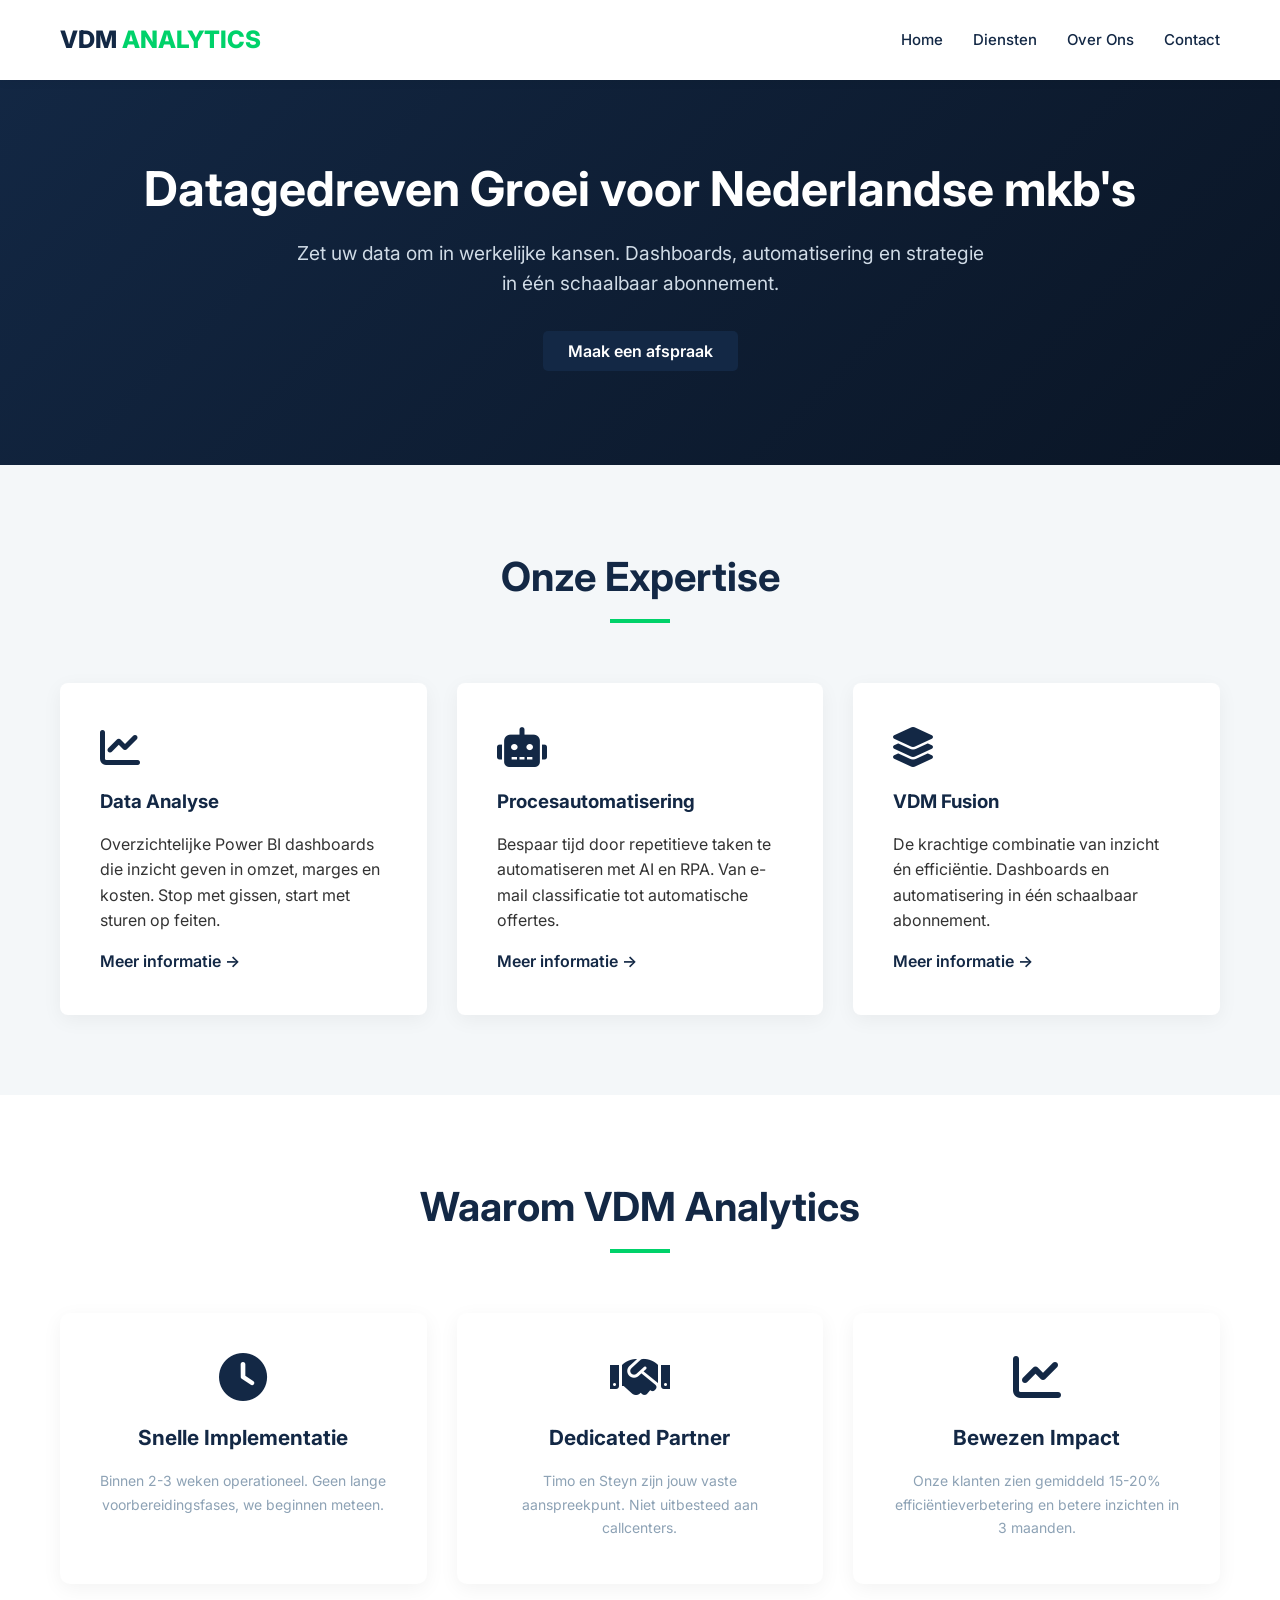
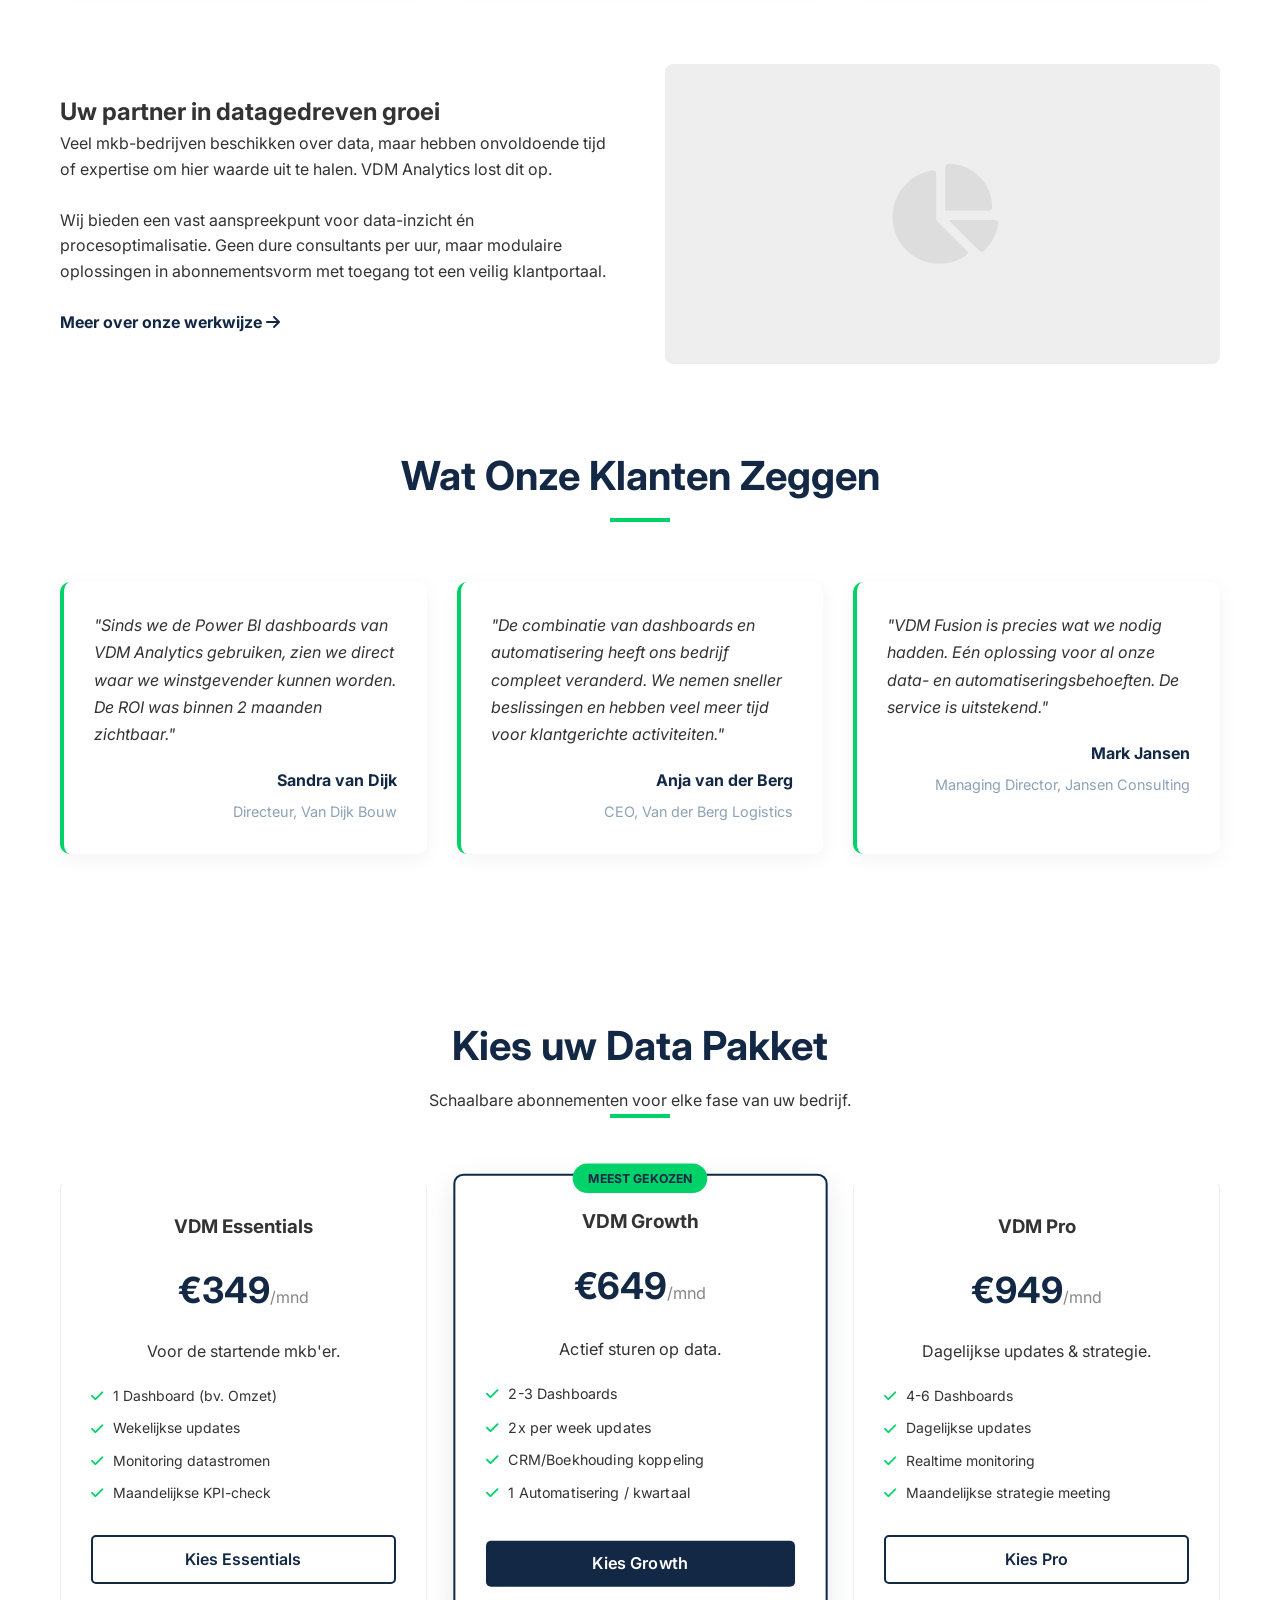
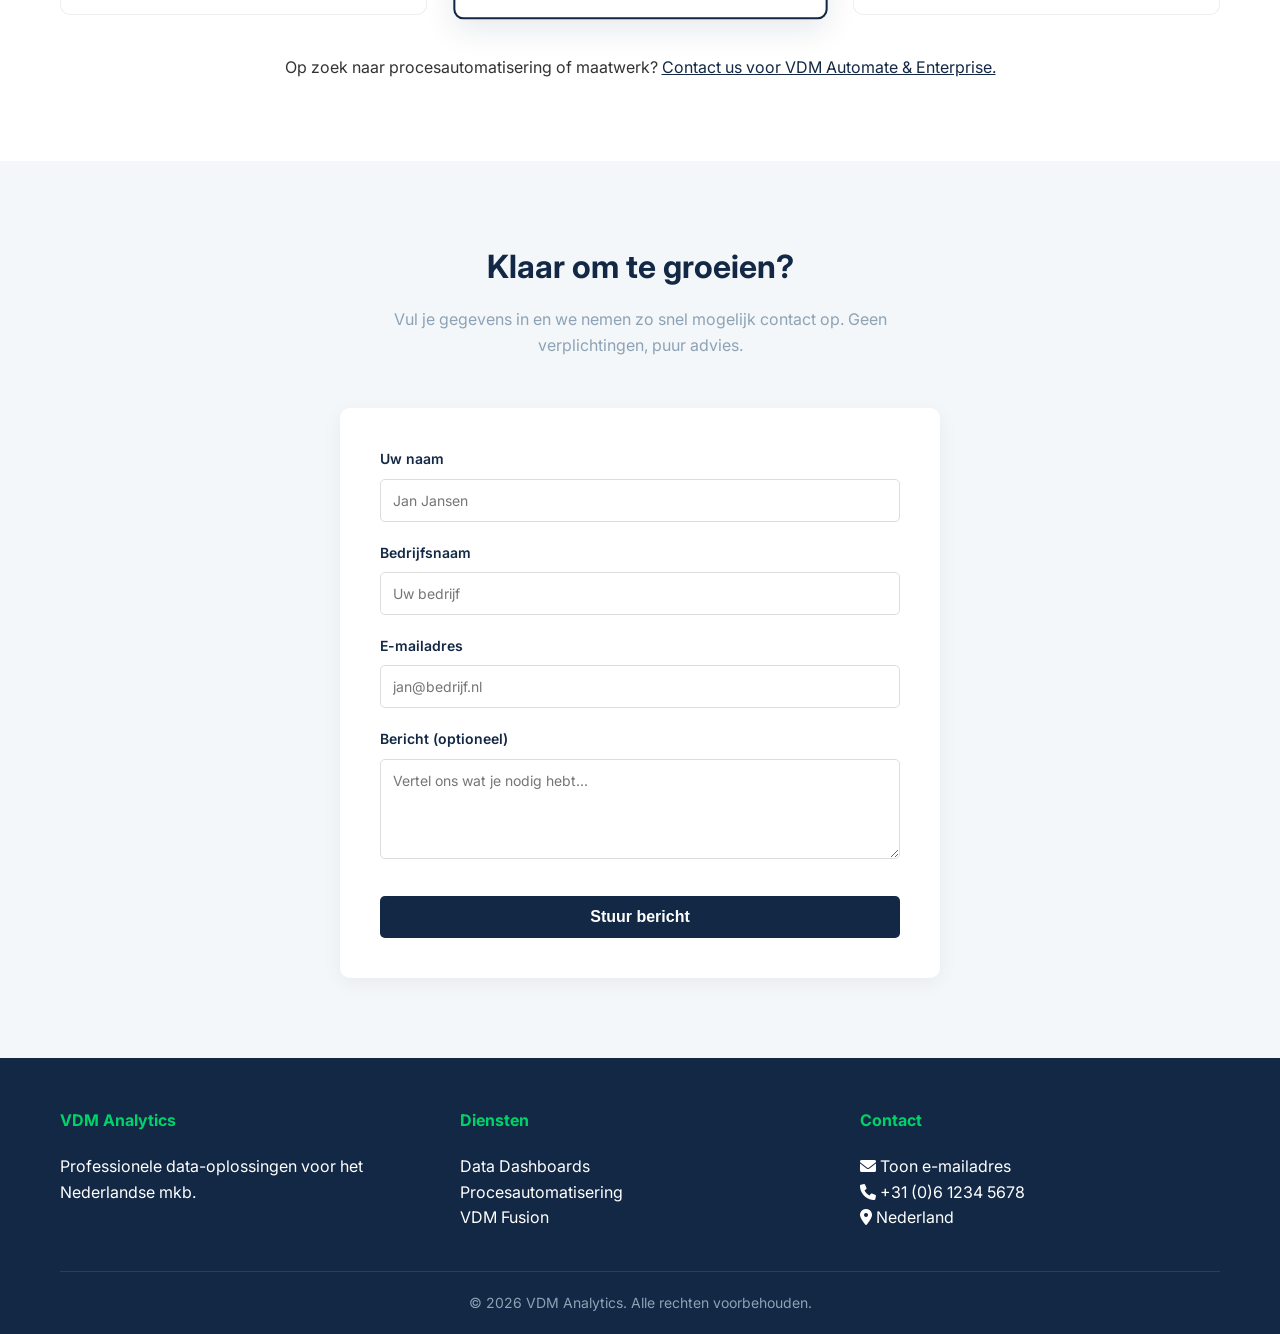
==== commit 27cd8e2b: "New version for testing" ====
--- a/html/index.html
+++ b/html/index.html
@@ -2,6 +2,10 @@
 <html lang="nl">
 <head>
     <meta charset="UTF-8">
+    <meta name="description" content="VDM Analytics biedt professionele data-analyse en procesautomatisering voor Nederlandse mkb-bedrijven. Power BI dashboards, RPA en schaalbare abonnementen.">
+    <meta name="keywords" content="data analyse, Power BI, procesautomatisering, RPA, mkb, dashboards, data driven, bedrijfsanalyse">
+    <meta name="author" content="VDM Analytics">
+    <link rel="icon" type="image/png" href="../images/favicon.png">
     <title>VDM Analytics | Home</title>
     <link href="https://fonts.googleapis.com/css2?family=Inter:wght@300;400;600;700&display=swap" rel="stylesheet">
     <link rel="stylesheet" href="https://cdnjs.cloudflare.com/ajax/libs/font-awesome/6.0.0/css/all.min.css">
@@ -107,6 +111,44 @@
             </div>
         </section>
 
+        <section class="testimonials">
+            <div class="container">
+                <div class="section-header">
+                    <h2>Wat Onze Klanten Zeggen</h2>
+                    <div class="divider"></div>
+                </div>
+                <div class="grid-3">
+                    <div class="testimonial-card">
+                        <div class="testimonial-content">
+                            <p>"Sinds we de Power BI dashboards van VDM Analytics gebruiken, zien we direct waar we winstgevender kunnen worden. De ROI was binnen 2 maanden zichtbaar."</p>
+                        </div>
+                        <div class="testimonial-author">
+                            <strong>Sandra van Dijk</strong>
+                            <span>Directeur, Van Dijk Bouw</span>
+                        </div>
+                    </div>
+                    <div class="testimonial-card">
+                        <div class="testimonial-content">
+                            <p>"De combinatie van dashboards en automatisering heeft ons bedrijf compleet veranderd. We nemen sneller beslissingen en hebben veel meer tijd voor klantgerichte activiteiten."</p>
+                        </div>
+                        <div class="testimonial-author">
+                            <strong>Anja van der Berg</strong>
+                            <span>CEO, Van der Berg Logistics</span>
+                        </div>
+                    </div>
+                    <div class="testimonial-card">
+                        <div class="testimonial-content">
+                            <p>"VDM Fusion is precies wat we nodig hadden. Eén oplossing voor al onze data- en automatiseringsbehoeften. De service is uitstekend."</p>
+                        </div>
+                        <div class="testimonial-author">
+                            <strong>Mark Jansen</strong>
+                            <span>Managing Director, Jansen Consulting</span>
+                        </div>
+                    </div>
+                </div>
+            </div>
+        </section>
+
         <section id="prijzen" class="pricing">
             <div class="container">
                 <div class="section-header">
@@ -169,23 +211,31 @@
                         <h2>Klaar om te groeien?</h2>
                         <p>Vul je gegevens in en we nemen zo snel mogelijk contact op. Geen verplichtingen, puur advies.</p>
                     </div>
-                    <form class="contact-form" action="https://formspree.io/f/YOUR_FORM_ID" method="POST">
+                    
+                    <form class="contact-form" action="https://formspree.io/f/mlglagya" method="POST">
+                        
+                        <input type="text" name="_gotcha" style="display:none">
+
                         <div class="form-group">
                             <label for="name">Uw naam</label>
                             <input type="text" id="name" name="name" placeholder="Jan Jansen" required>
                         </div>
+
                         <div class="form-group">
                             <label for="company">Bedrijfsnaam</label>
                             <input type="text" id="company" name="company" placeholder="Uw bedrijf" required>
                         </div>
+
                         <div class="form-group">
                             <label for="email">E-mailadres</label>
                             <input type="email" id="email" name="email" placeholder="jan@bedrijf.nl" required>
                         </div>
+
                         <div class="form-group">
                             <label for="message">Bericht (optioneel)</label>
                             <textarea id="message" name="message" placeholder="Vertel ons wat je nodig hebt..." rows="4"></textarea>
                         </div>
+
                         <button type="submit" class="btn-cta">Stuur bericht</button>
                     </form>
                 </div>
@@ -210,7 +260,7 @@
                     <div class="footer-col">
                         <h4>Contact</h4>
                         <ul>
-                            <li><i class="fas fa-envelope"></i> info@vdmanalytics.nl</li>
+                            <li><i class="fas fa-envelope"></i> <a href="#" class="reveal-email" data-codes="105,110,102,111,64,118,100,109,97,110,97,108,121,116,105,99,115,46,110,108">Toon e-mailadres</a></li>
                             <li><i class="fas fa-phone"></i> +31 (0)6 1234 5678</li>
                             <li><i class="fas fa-map-marker-alt"></i> Nederland</li>
                         </ul>
@@ -223,4 +273,4 @@
     </main>
     <script src="../JS/navbar.js"></script>
 </body>
-</html>+</html>
--- a/css/main.css
+++ b/css/main.css
@@ -46,6 +46,11 @@
     height: 80px;
 }
 
+    
+    /* When menu is open, push content down to make room for nav */
+    main.menu-open {
+        padding-top: 220px;
+    }
 .logo {
     font-size: 24px;
     font-weight: 800;
@@ -55,6 +60,12 @@
     gap: 5px;
     text-decoration: none;
     cursor: pointer;
+}
+
+.logo img {
+    height: 40px;
+    margin-right: 10px;
+    border-radius: 50%;
 }
 
 .logo:hover {
@@ -925,6 +936,88 @@
     margin-bottom: 40px;
 }
 
+/* Testimonials Section */
+.testimonials {
+    padding: 80px 0;
+    background-color: var(--white);
+}
+
+.testimonial-card {
+    background: var(--white);
+    padding: 30px;
+    border-radius: 10px;
+    box-shadow: 0 5px 20px rgba(0,0,0,0.05);
+    transition: transform 0.3s, box-shadow 0.3s;
+    border-left: 4px solid var(--accent-green);
+}
+
+.testimonial-card:hover {
+    transform: translateY(-5px);
+    box-shadow: 0 15px 40px rgba(0,0,0,0.1);
+}
+
+.testimonial-content {
+    margin-bottom: 20px;
+}
+
+.testimonial-content p {
+    font-size: 1rem;
+    color: var(--text-color);
+    line-height: 1.7;
+    font-style: italic;
+}
+
+.testimonial-author {
+    text-align: right;
+}
+
+.testimonial-author strong {
+    display: block;
+    color: var(--primary-blue);
+    font-size: 1rem;
+    margin-bottom: 5px;
+}
+
+.testimonial-author span {
+    color: var(--text-light);
+    font-size: 0.9rem;
+}
+
+/* Contact Form Loading States */
+.contact-form .btn-cta.btn-loading {
+    position: relative;
+    cursor: not-allowed;
+}
+
+.contact-form .btn-cta.btn-loading::after {
+    content: '';
+    position: absolute;
+    width: 20px;
+    height: 20px;
+    top: 50%;
+    left: 50%;
+    transform: translate(-50%, -50%);
+    border: 2px solid transparent;
+    border-top: 2px solid var(--white);
+    border-radius: 50%;
+    animation: spin 1s linear infinite;
+}
+
+@keyframes spin {
+    0% { transform: translate(-50%, -50%) rotate(0deg); }
+    100% { transform: translate(-50%, -50%) rotate(360deg); }
+}
+
+/* Form Success Message */
+.form-success {
+    animation: fadeIn 0.5s ease-in;
+}
+
+@keyframes fadeIn {
+    from { opacity: 0; transform: translateY(-10px); }
+    to { opacity: 1; transform: translateY(0); }
+}
+
 @media (max-width: 768px) {
     .hero-service h1 {
         font-size: 2rem;
@@ -941,4 +1034,4 @@
     .process-steps {
         grid-template-columns: 1fr;
     }
-}+}
